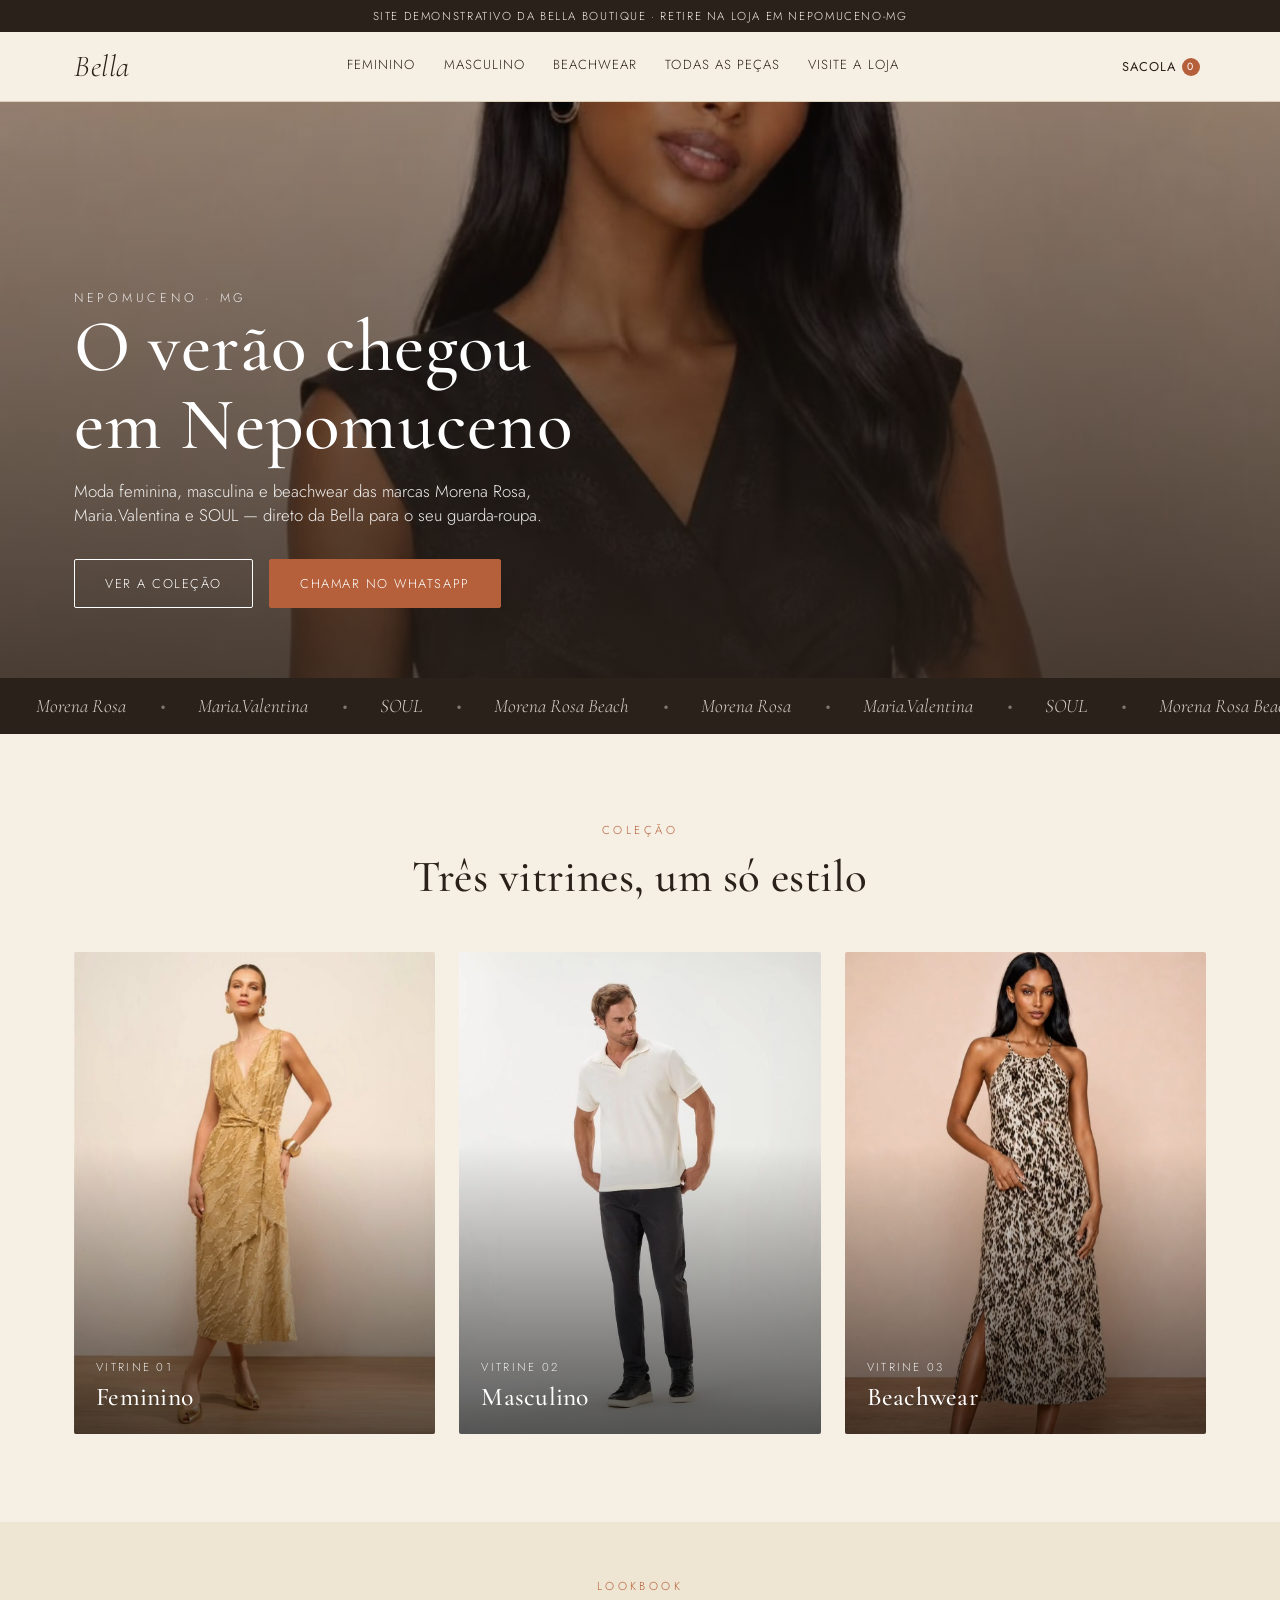
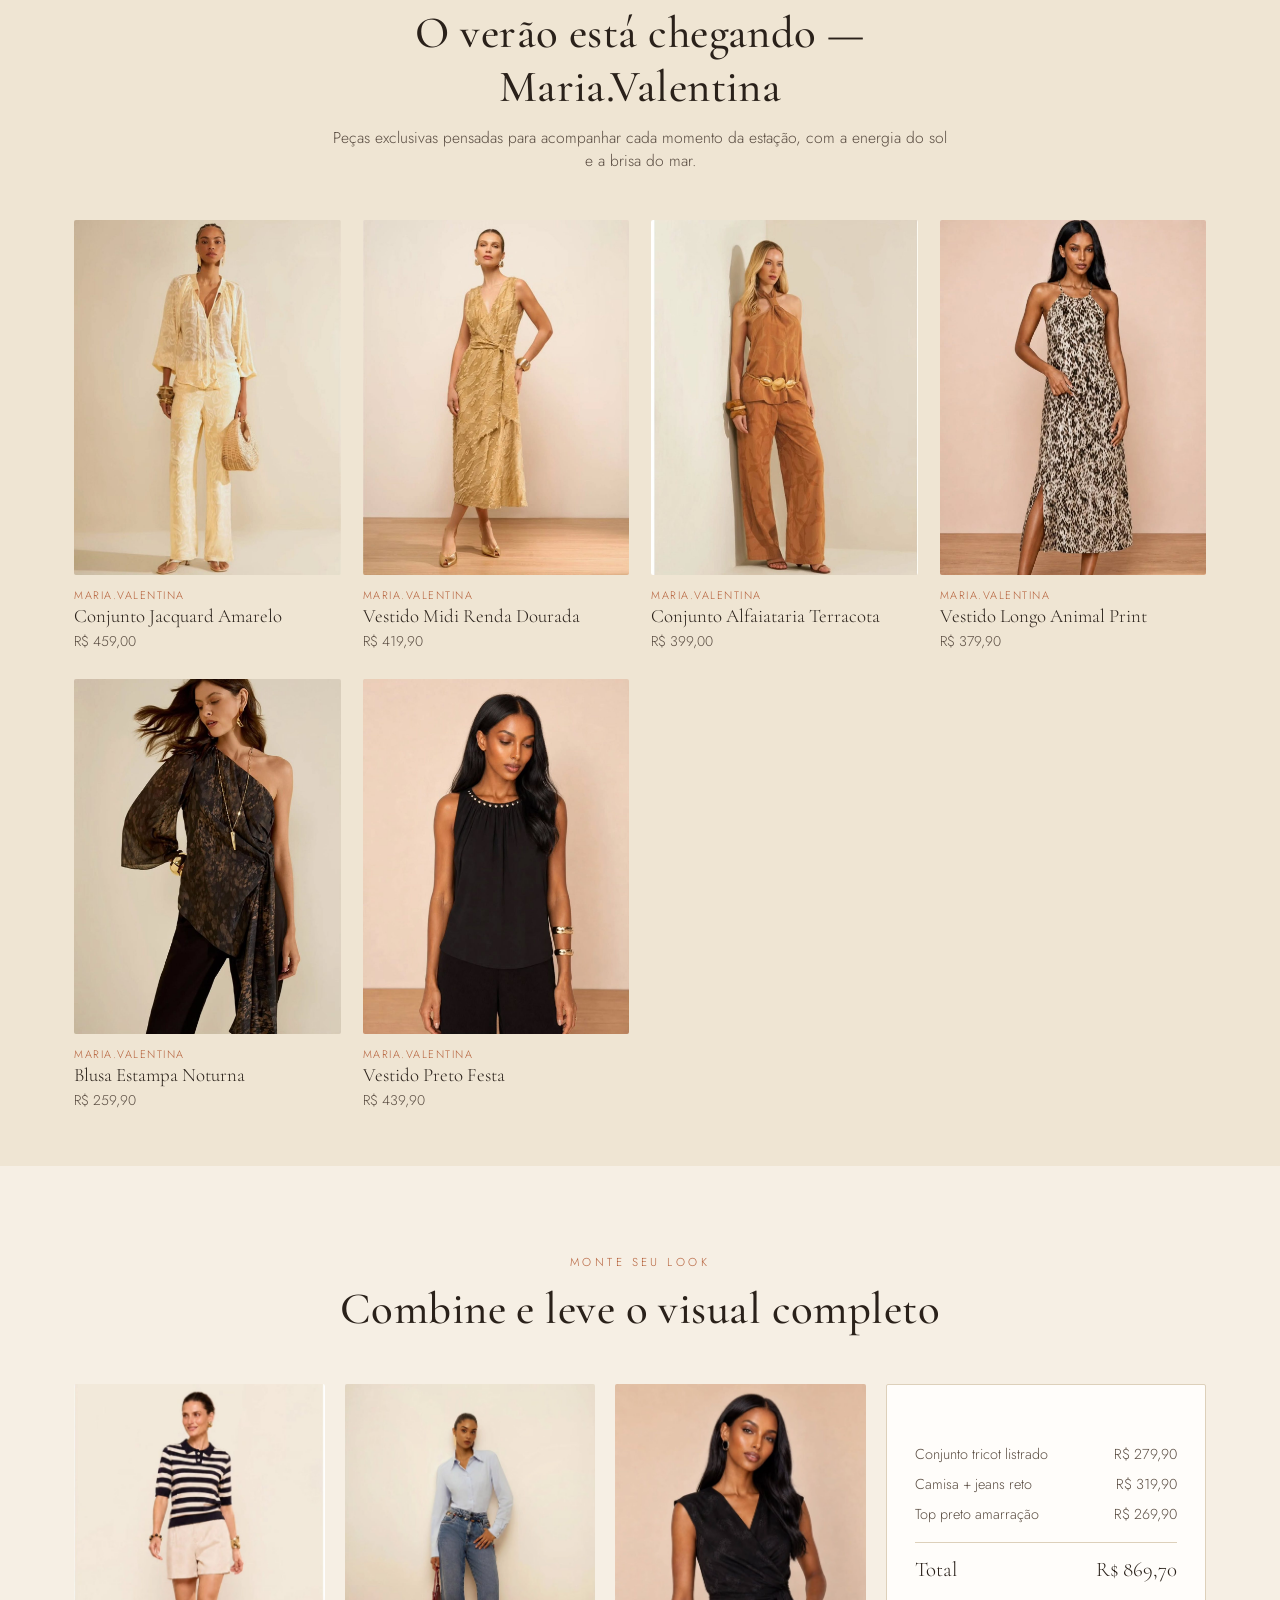
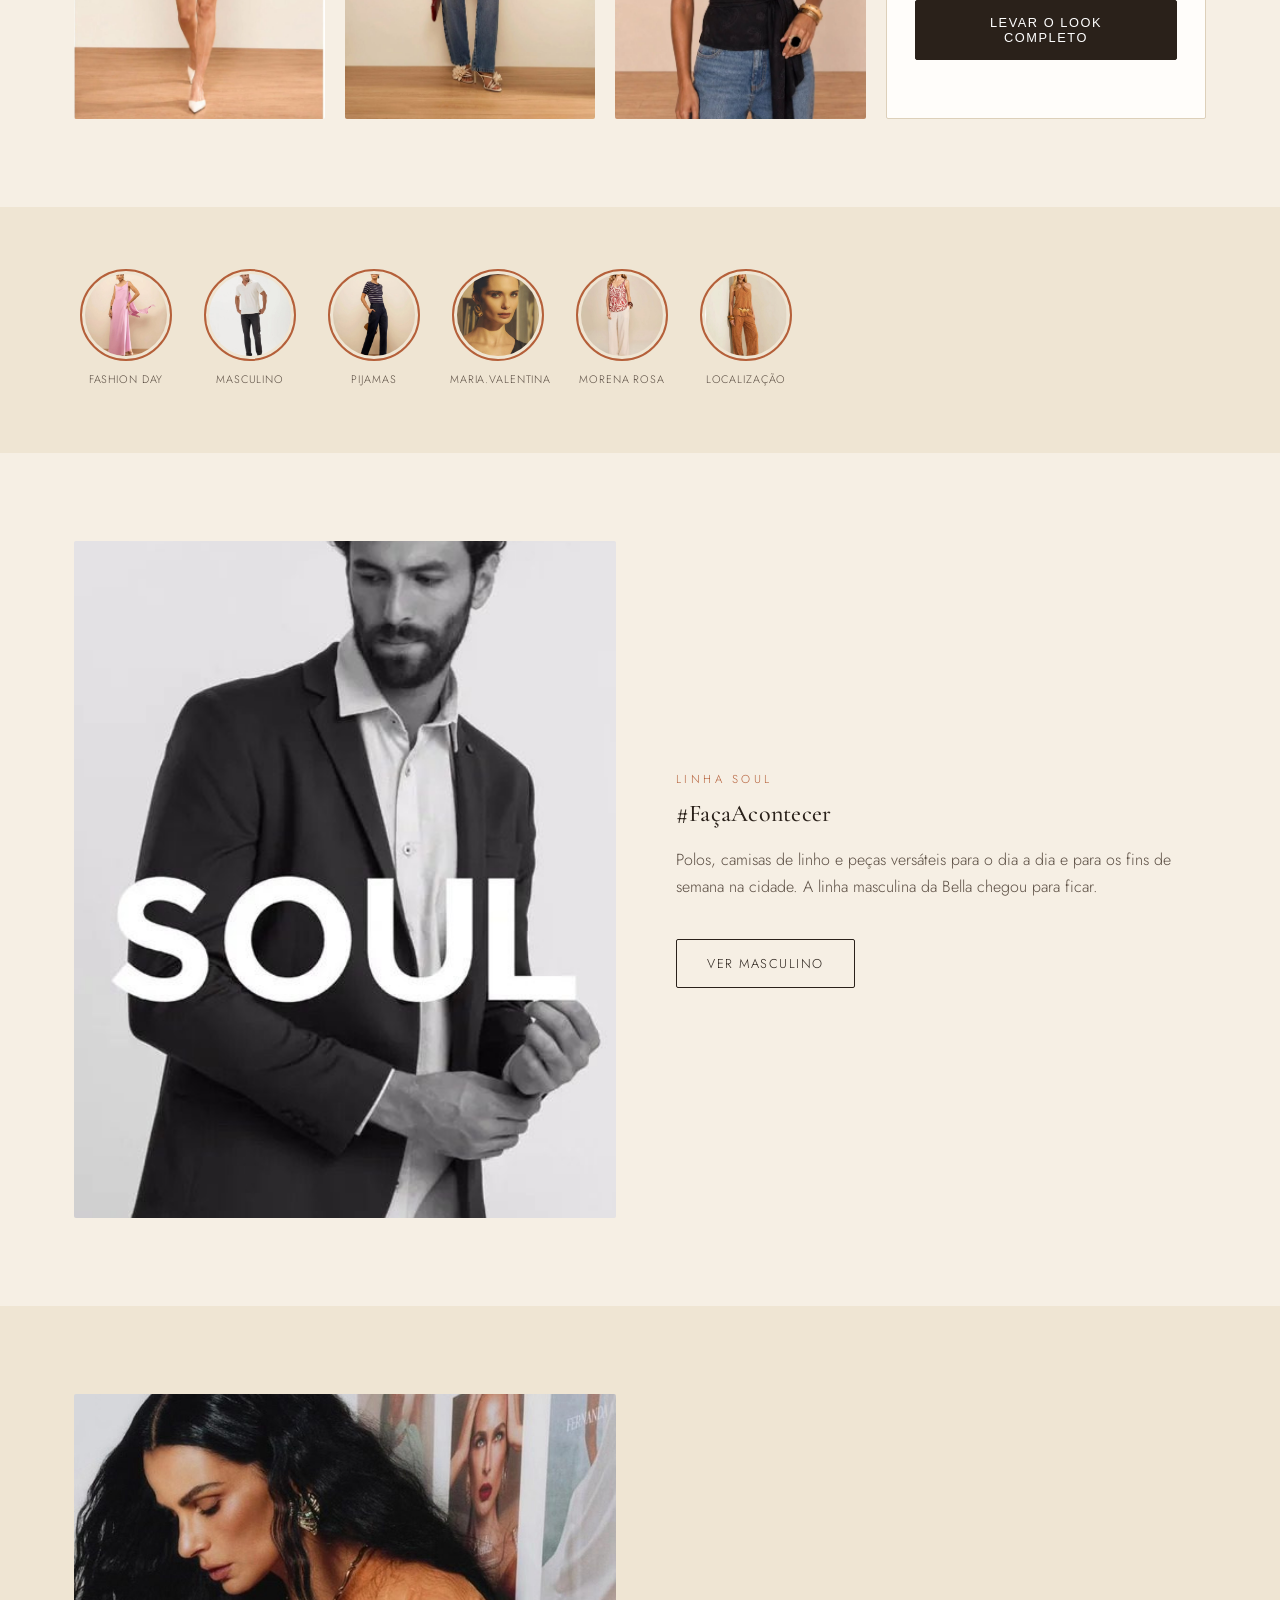
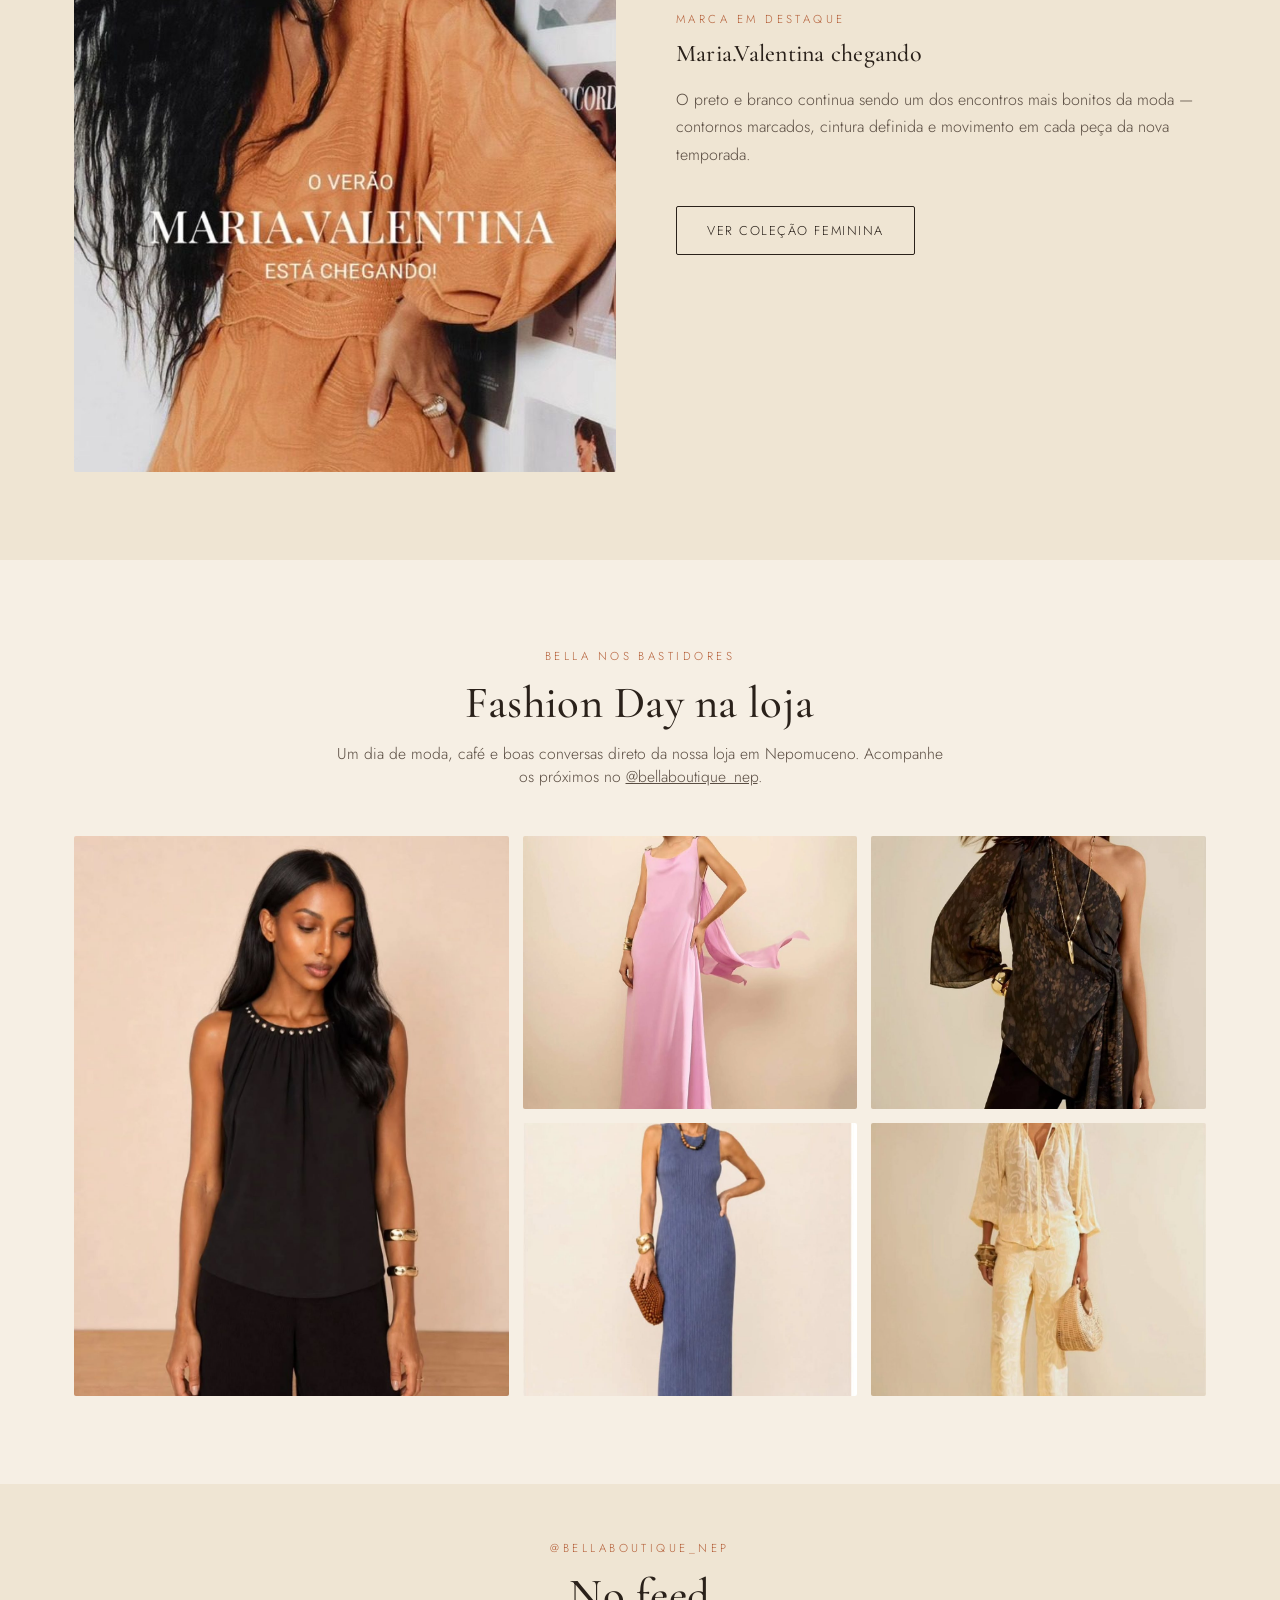
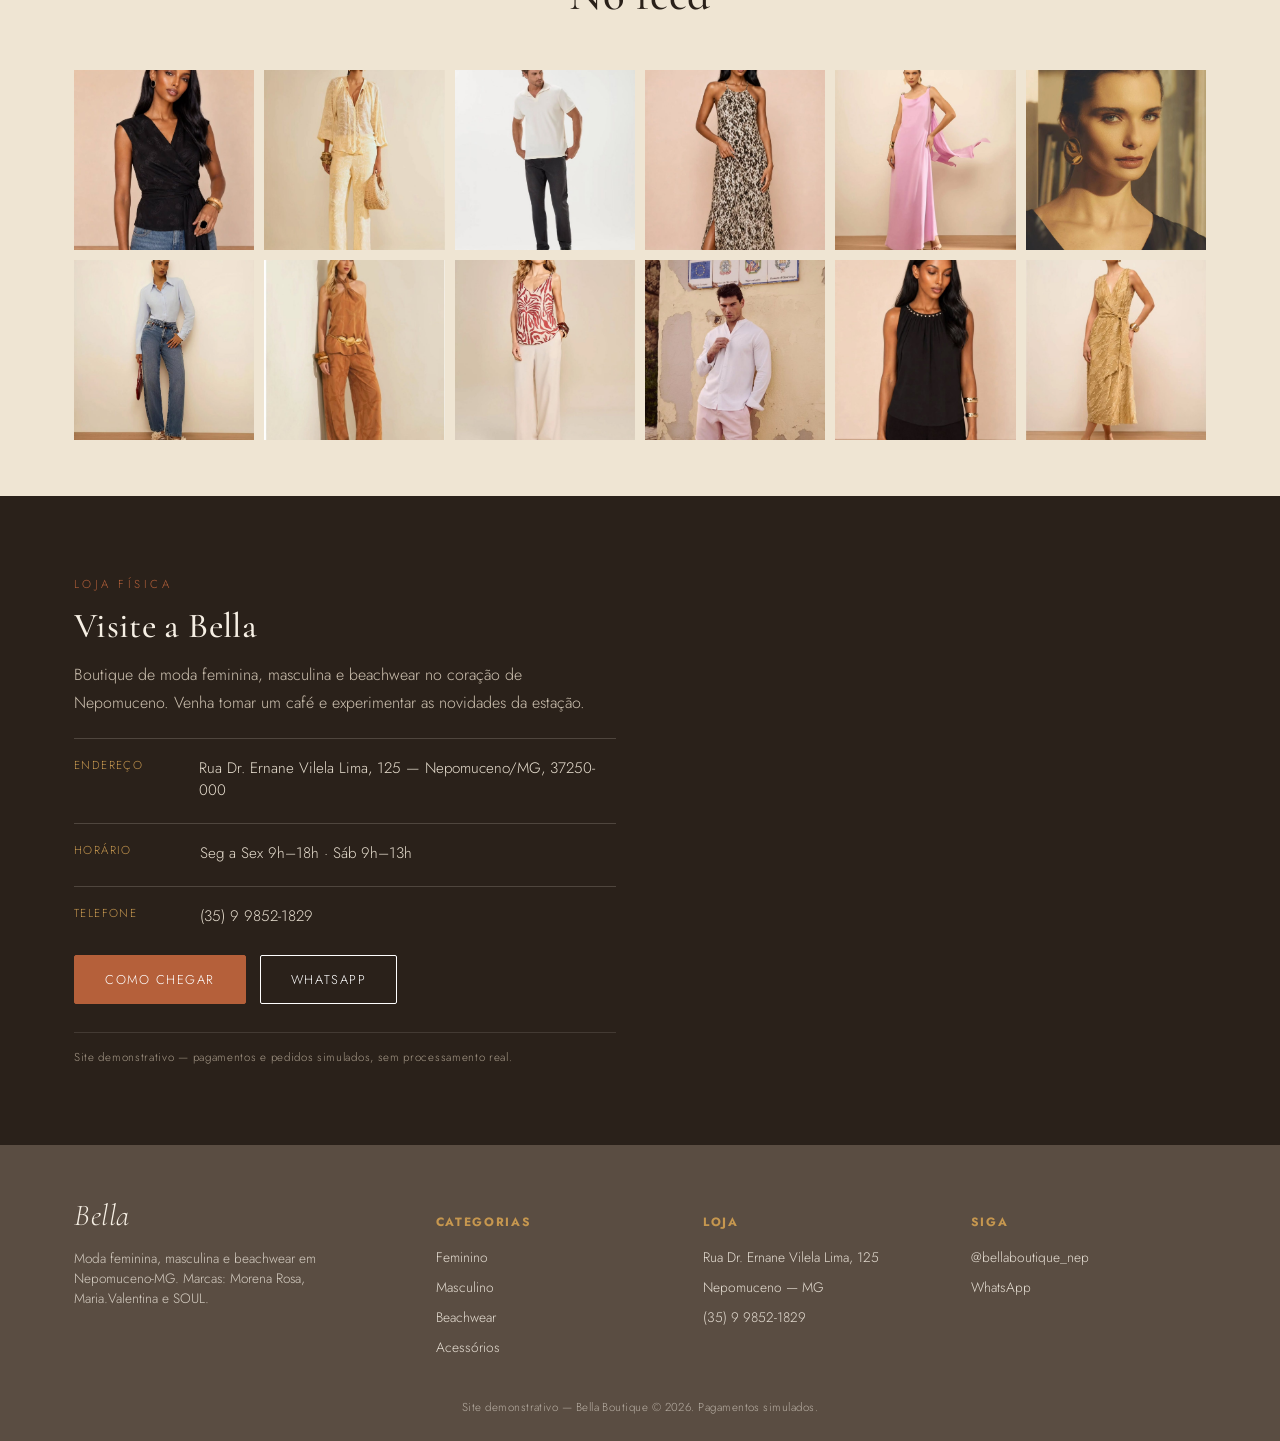
==== index.html @ 92ff0363 "Site demonstrativo Bella Boutique com fotos reais da loja Reconstrução completa do catálogo e landin" ====
<!DOCTYPE html>
<html lang="pt-BR">
<head>
<meta charset="UTF-8">
<meta name="viewport" content="width=device-width, initial-scale=1.0">
<title>Bella Boutique — Moda Feminina, Masculina e Beachwear | Nepomuceno-MG</title>
<meta name="description" content="Bella Boutique, em Nepomuceno-MG. Moda feminina, masculina e beachwear das marcas Morena Rosa, Maria.Valentina e SOUL. Site demonstrativo.">
<link rel="icon" href="data:image/svg+xml,<svg xmlns=%22http://www.w3.org/2000/svg%22 viewBox=%220 0 100 100%22><text y=%22.9em%22 font-size=%2290%22 font-family=%22Georgia,serif%22 font-style=%22italic%22>B</text></svg>">
<link rel="stylesheet" href="css/styles.css">
</head>
<body>
<a href="#conteudo" class="skip-link">Ir para o conteúdo</a>

<div class="topbar">Site demonstrativo da Bella Boutique · Retire na loja em Nepomuceno-MG</div>

<header class="site-header">
  <div class="header-inner">
    <a href="index.html" class="logo">Bella</a>
    <nav class="main-nav" id="mainNav">
      <a href="produtos.html?linha=feminino">Feminino</a>
      <a href="produtos.html?linha=masculino">Masculino</a>
      <a href="produtos.html?linha=beachwear">Beachwear</a>
      <a href="produtos.html">Todas as peças</a>
      <a href="#visite">Visite a loja</a>
    </nav>
    <div class="header-actions">
      <button class="nav-toggle" onclick="toggleNav()" aria-label="Menu">☰</button>
      <button class="icon-btn" onclick="openCart()">Sacola <span class="cart-count">0</span></button>
    </div>
  </div>
</header>

<main id="conteudo">

  <!-- HERO -->
  <section class="hero">
    <img src="fotos/look-preto-wrap.jpg" alt="Modelo vestindo top preto com amarração, coleção Bella Boutique" fetchpriority="high">
    <div class="hero-content">
      <span class="hero-eyebrow">Nepomuceno · MG</span>
      <h1>O verão chegou<br>em Nepomuceno</h1>
      <p class="lead">Moda feminina, masculina e beachwear das marcas Morena Rosa, Maria.Valentina e SOUL — direto da Bella para o seu guarda-roupa.</p>
      <div class="hero-ctas">
        <a href="produtos.html" class="btn btn-light">Ver a coleção</a>
        <a href="https://wa.me/5535998521829" target="_blank" rel="noopener" class="btn btn-solid">Chamar no WhatsApp</a>
      </div>
    </div>
  </section>

  <div class="brand-strip">
    <div class="marquee">
      <span>Morena Rosa</span><span>Maria.Valentina</span><span>SOUL</span><span>Morena Rosa Beach</span>
      <span>Morena Rosa</span><span>Maria.Valentina</span><span>SOUL</span><span>Morena Rosa Beach</span>
    </div>
  </div>

  <!-- VITRINES -->
  <section class="section" id="vitrines">
    <div class="wrap">
      <div class="section-head">
        <span class="section-eyebrow">Coleção</span>
        <h2>Três vitrines, um só estilo</h2>
      </div>
      <div class="vitrines">
        <a class="vitrine-card" href="produtos.html?linha=feminino">
          <img src="fotos/look-renda-dourada.jpg" alt="Moda feminina Bella Boutique">
          <div class="vitrine-label"><span class="cat">Vitrine 01</span><h3>Feminino</h3></div>
        </a>
        <a class="vitrine-card" href="produtos.html?linha=masculino">
          <img src="fotos/masculino-polo-branca.jpg" alt="Moda masculina SOUL">
          <div class="vitrine-label"><span class="cat">Vitrine 02</span><h3>Masculino</h3></div>
        </a>
        <a class="vitrine-card" href="produtos.html?linha=beachwear">
          <img src="fotos/look-animal-print.jpg" alt="Beachwear Bella Boutique">
          <div class="vitrine-label"><span class="cat">Vitrine 03</span><h3>Beachwear</h3></div>
        </a>
      </div>
    </div>
  </section>

  <!-- LOOKBOOK MARIA VALENTINA -->
  <section class="section section-tight" id="lookbook" style="background:var(--cream-2);">
    <div class="wrap">
      <div class="section-head">
        <span class="section-eyebrow">Lookbook</span>
        <h2>O verão está chegando — Maria.Valentina</h2>
        <p>Peças exclusivas pensadas para acompanhar cada momento da estação, com a energia do sol e a brisa do mar.</p>
      </div>
      <div class="product-grid" id="lookbookGrid"></div>
    </div>
  </section>

  <!-- MONTE SEU LOOK -->
  <section class="section" id="monte">
    <div class="wrap">
      <div class="section-head">
        <span class="section-eyebrow">Monte seu look</span>
        <h2>Combine e leve o visual completo</h2>
      </div>
      <div class="look-builder">
        <div class="look-piece"><img src="fotos/look-listrado-shorts.jpg" alt="Parte de cima do look"></div>
        <div class="look-piece"><img src="fotos/look-jeans-casual.jpg" alt="Parte de baixo do look"></div>
        <div class="look-piece"><img src="fotos/look-preto-wrap.jpg" alt="Detalhe do look"></div>
        <div class="look-summary">
          <div class="rows">
            <div><span>Conjunto tricot listrado</span><span>R$ 279,90</span></div>
            <div><span>Camisa + jeans reto</span><span>R$ 319,90</span></div>
            <div><span>Top preto amarração</span><span>R$ 269,90</span></div>
          </div>
          <div class="total"><span>Total</span><span>R$ 869,70</span></div>
          <button class="btn btn-dark btn-block" onclick="addLookBundle()">Levar o look completo</button>
        </div>
      </div>
    </div>
  </section>

  <!-- DESTAQUES -->
  <section class="section-tight" style="background:var(--cream-2);">
    <div class="wrap">
      <div class="destaques">
        <div class="destaque"><div class="destaque-img"><img src="fotos/look-rosa-festa.jpg" alt="Fashion Day"></div><span>Fashion Day</span></div>
        <div class="destaque"><div class="destaque-img"><img src="fotos/masculino-polo-branca.jpg" alt="Masculino"></div><span>Masculino</span></div>
        <div class="destaque"><div class="destaque-img"><img src="fotos/look-listras-marinho.jpg" alt="Pijamas"></div><span>Pijamas</span></div>
        <div class="destaque"><div class="destaque-img"><img src="fotos/maria-valentina-destaque.jpg" alt="Maria Valentina"></div><span>Maria.Valentina</span></div>
        <div class="destaque"><div class="destaque-img"><img src="fotos/look-estampa-vermelha.jpg" alt="Morena Rosa"></div><span>Morena Rosa</span></div>
        <div class="destaque"><div class="destaque-img"><img src="fotos/look-terracota-conjunto.jpg" alt="Localização"></div><span>Localização</span></div>
      </div>
    </div>
  </section>

  <!-- EDITORIAL: MASCULINO SOUL -->
  <section class="section">
    <div class="wrap">
      <div class="editorial">
        <img src="fotos/masculino-soul-polo.jpg" alt="Linha masculina SOUL">
        <div class="text-side">
          <span class="section-eyebrow">Linha SOUL</span>
          <h2>#FaçaAcontecer</h2>
          <p>Polos, camisas de linho e peças versáteis para o dia a dia e para os fins de semana na cidade. A linha masculina da Bella chegou para ficar.</p>
          <a href="produtos.html?linha=masculino" class="btn btn-outline-dark" style="margin-top:22px;">Ver masculino</a>
        </div>
      </div>
    </div>
  </section>

  <!-- EDITORIAL REVERSE: MARIA VALENTINA -->
  <section class="section reverse" style="background:var(--cream-2);">
    <div class="wrap">
      <div class="editorial">
        <div class="text-side">
          <span class="section-eyebrow">Marca em destaque</span>
          <h2>Maria.Valentina chegando</h2>
          <p>O preto e branco continua sendo um dos encontros mais bonitos da moda — contornos marcados, cintura definida e movimento em cada peça da nova temporada.</p>
          <a href="produtos.html?linha=feminino" class="btn btn-outline-dark" style="margin-top:22px;">Ver coleção feminina</a>
        </div>
        <img src="fotos/editorial-verao-mv.jpg" alt="Campanha Maria.Valentina — O verão está chegando">
      </div>
    </div>
  </section>

  <!-- FASHION DAY -->
  <section class="section" id="fashionday">
    <div class="wrap">
      <div class="section-head">
        <span class="section-eyebrow">Bella nos bastidores</span>
        <h2>Fashion Day na loja</h2>
        <p>Um dia de moda, café e boas conversas direto da nossa loja em Nepomuceno. Acompanhe os próximos no <a href="https://www.instagram.com/bellaboutique_nep/" target="_blank" rel="noopener" style="text-decoration:underline;">@bellaboutique_nep</a>.</p>
      </div>
      <div class="fd-grid">
        <img class="big" src="fotos/look-preto-festa.jpg" alt="Fashion Day Bella Boutique">
        <img src="fotos/look-rosa-festa.jpg" alt="Look de festa">
        <img src="fotos/look-estampa-noturna.jpg" alt="Look estampado">
        <img src="fotos/look-azul-longo.jpg" alt="Vestido azul longo">
        <img src="fotos/look-amarelo-seda.jpg" alt="Conjunto amarelo">
      </div>
    </div>
  </section>

  <!-- NO FEED -->
  <section class="section section-tight" style="background:var(--cream-2);">
    <div class="wrap">
      <div class="section-head">
        <span class="section-eyebrow">@bellaboutique_nep</span>
        <h2>No feed</h2>
      </div>
      <div class="feed-grid" id="feedGrid"></div>
    </div>
  </section>

  <!-- VISITE A BELLA -->
  <section class="visit" id="visite">
    <div class="wrap">
      <div class="visit-grid">
        <div>
          <span class="section-eyebrow">Loja física</span>
          <h2>Visite a Bella</h2>
          <p style="color:#cfc3b2; margin-top:14px; line-height:1.7;">Boutique de moda feminina, masculina e beachwear no coração de Nepomuceno. Venha tomar um café e experimentar as novidades da estação.</p>
          <div class="visit-info-row"><div class="label">Endereço</div><div class="val">Rua Dr. Ernane Vilela Lima, 125 — Nepomuceno/MG, 37250-000</div></div>
          <div class="visit-info-row"><div class="label">Horário</div><div class="val">Seg a Sex 9h–18h · Sáb 9h–13h</div></div>
          <div class="visit-info-row"><div class="label">Telefone</div><div class="val">(35) 9 9852-1829</div></div>
          <div class="visit-ctas">
            <a class="btn btn-solid" href="https://www.google.com/maps/search/?api=1&query=Rua+Dr.+Ernane+Vilela+Lima,+125,+Nepomuceno+MG" target="_blank" rel="noopener">Como chegar</a>
            <a class="btn btn-light" href="https://wa.me/5535998521829" target="_blank" rel="noopener">WhatsApp</a>
          </div>
          <div class="demo-note">Site demonstrativo — pagamentos e pedidos simulados, sem processamento real.</div>
        </div>
        <iframe src="https://maps.google.com/maps?q=Rua%20Dr.%20Ernane%20Vilela%20Lima%2C%20125%2C%20Nepomuceno%20MG&t=&z=15&ie=UTF8&iwloc=&output=embed" loading="lazy" title="Mapa até a Bella Boutique"></iframe>
      </div>
    </div>
  </section>

</main>

<footer class="site-footer">
  <div class="wrap">
    <div class="footer-grid">
      <div>
        <div class="logo" style="color:var(--cream);">Bella</div>
        <p style="margin-top:14px; font-size:.85rem; opacity:.8; max-width:260px;">Moda feminina, masculina e beachwear em Nepomuceno-MG. Marcas: Morena Rosa, Maria.Valentina e SOUL.</p>
      </div>
      <div>
        <h4>Categorias</h4>
        <ul>
          <li><a href="produtos.html?linha=feminino">Feminino</a></li>
          <li><a href="produtos.html?linha=masculino">Masculino</a></li>
          <li><a href="produtos.html?linha=beachwear">Beachwear</a></li>
          <li><a href="produtos.html">Acessórios</a></li>
        </ul>
      </div>
      <div>
        <h4>Loja</h4>
        <ul>
          <li>Rua Dr. Ernane Vilela Lima, 125</li>
          <li>Nepomuceno — MG</li>
          <li>(35) 9 9852-1829</li>
        </ul>
      </div>
      <div>
        <h4>Siga</h4>
        <ul>
          <li><a href="https://www.instagram.com/bellaboutique_nep/" target="_blank" rel="noopener">@bellaboutique_nep</a></li>
          <li><a href="https://wa.me/5535998521829" target="_blank" rel="noopener">WhatsApp</a></li>
        </ul>
      </div>
    </div>
    <div class="footer-bottom">Site demonstrativo — Bella Boutique © 2026. Pagamentos simulados.</div>
  </div>
</footer>

<div class="overlay" id="overlay" onclick="closeCart()"></div>
<aside class="cart-drawer" id="cartDrawer">
  <div class="cart-head"><h3>Sua sacola</h3><button onclick="closeCart()">✕</button></div>
  <div class="cart-items" id="cartItems"></div>
  <div class="cart-foot">
    <div class="row"><span>Total</span><span id="cartTotal">R$ 0,00</span></div>
    <button class="btn btn-dark btn-block" onclick="openCheckout()">Finalizar compra</button>
  </div>
</aside>

<div class="modal-overlay" id="checkoutModal">
  <div class="modal" id="checkoutBody"></div>
</div>
<div class="toast" id="toast"></div>

<script src="js/products.js"></script>
<script src="js/cart.js"></script>
<script src="js/checkout.js"></script>
<script>
  function productCard(p){
    return `<div class="product-card">
      <div class="product-img">
        <a href="produtos.html?linha=${p.linha}"><img src="${p.img}" alt="${p.name}" loading="lazy"></a>
        <button class="quick-add" onclick="addToCart('${p.id}')">Adicionar à sacola</button>
      </div>
      <div class="product-info">
        <div class="product-brand">${p.brand}</div>
        <div class="product-name">${p.name}</div>
        <div class="product-price">${formatBRL(p.price)}</div>
      </div>
    </div>`;
  }
  document.getElementById('lookbookGrid').innerHTML =
    PRODUCTS.filter(p => p.brand === 'Maria.Valentina').slice(0,6).map(productCard).join('');

  const feedPhotos = ['look-preto-wrap.jpg','look-amarelo-seda.jpg','masculino-polo-branca.jpg','look-animal-print.jpg','look-rosa-festa.jpg','maria-valentina-destaque.jpg','look-jeans-casual.jpg','look-terracota-conjunto.jpg','look-estampa-vermelha.jpg','masculino-linho-praia.jpg','look-preto-festa.jpg','look-renda-dourada.jpg'];
  document.getElementById('feedGrid').innerHTML = feedPhotos.map(f =>
    `<a href="https://www.instagram.com/bellaboutique_nep/" target="_blank" rel="noopener"><img src="fotos/${f}" alt="Post Instagram Bella Boutique" loading="lazy"></a>`
  ).join('');

  function addLookBundle(){
    addToCart('p05'); addToCart('p12'); addToCart('p17');
    openCart();
  }
</script>
</body>
</html>
---- css/styles.css ----
@import url('https://fonts.googleapis.com/css2?family=Cormorant+Garamond:ital,wght@0,400;0,500;0,600;1,400&family=Jost:wght@300;400;500;600&display=swap');

:root{
  --cream:#f6efe4;
  --cream-2:#efe5d3;
  --terracotta:#b5603a;
  --terracotta-dark:#8f4a2c;
  --ink:#2a211a;
  --ink-soft:#5a4d42;
  --line:#ddd0ba;
  --white:#fffdfa;
  --gold:#c6974f;
  --radius:2px;
  --maxw:1180px;
}

*{box-sizing:border-box;}
html{scroll-behavior:smooth;}
body{
  margin:0;
  font-family:'Jost', sans-serif;
  color:var(--ink);
  background:var(--cream);
  font-weight:300;
  -webkit-font-smoothing:antialiased;
}
h1,h2,h3,.display{
  font-family:'Cormorant Garamond', serif;
  font-weight:500;
  letter-spacing:.01em;
  margin:0;
}
a{color:inherit; text-decoration:none;}
img{display:block; max-width:100%;}
.wrap{max-width:var(--maxw); margin:0 auto; padding:0 24px;}
.skip-link{position:absolute; left:-999px; top:0; background:var(--ink); color:#fff; padding:10px 16px; z-index:200;}
.skip-link:focus{left:12px; top:12px;}

/* ---------- Topbar ---------- */
.topbar{
  background:var(--ink);
  color:var(--cream);
  font-size:.72rem;
  letter-spacing:.14em;
  text-transform:uppercase;
  text-align:center;
  padding:8px 10px;
}

/* ---------- Header ---------- */
header.site-header{
  position:sticky; top:0; z-index:100;
  background:rgba(246,239,228,.92);
  backdrop-filter:blur(6px);
  border-bottom:1px solid var(--line);
}
.header-inner{
  display:flex; align-items:center; justify-content:space-between;
  padding:16px 24px;
  max-width:var(--maxw); margin:0 auto;
}
.logo{
  font-family:'Cormorant Garamond', serif;
  font-size:1.9rem;
  font-style:italic;
  letter-spacing:.02em;
}
nav.main-nav{display:flex; gap:28px;}
nav.main-nav a{
  font-size:.82rem; letter-spacing:.08em; text-transform:uppercase;
  position:relative; padding-bottom:4px;
}
nav.main-nav a::after{
  content:''; position:absolute; left:0; bottom:0; width:0; height:1px;
  background:var(--terracotta); transition:width .25s ease;
}
nav.main-nav a:hover::after{width:100%;}
.header-actions{display:flex; align-items:center; gap:18px;}
.icon-btn{
  position:relative; background:none; border:none; cursor:pointer;
  font-family:'Jost'; font-size:.8rem; letter-spacing:.08em; text-transform:uppercase;
  color:var(--ink); display:flex; align-items:center; gap:6px;
}
.cart-count{
  background:var(--terracotta); color:#fff; border-radius:50%;
  width:18px; height:18px; font-size:.65rem; display:flex; align-items:center; justify-content:center;
}
.nav-toggle{display:none; background:none; border:none; font-size:1.4rem; cursor:pointer;}

/* ---------- Hero ---------- */
.hero{
  position:relative;
  min-height:64vh;
  max-height:640px;
  display:flex; align-items:flex-end;
  color:#fff;
  overflow:hidden;
}
.hero img{
  position:absolute; inset:0; width:100%; height:100%; object-fit:cover; object-position:center 28%;
  filter:brightness(.72);
}
.hero::after{
  content:''; position:absolute; inset:0;
  background:linear-gradient(180deg, rgba(42,33,26,.15) 0%, rgba(42,33,26,.75) 100%);
}
.hero-content{position:relative; z-index:2; padding:60px 24px 70px; max-width:var(--maxw); margin:0 auto; width:100%;}
.hero-eyebrow{font-size:.78rem; letter-spacing:.3em; text-transform:uppercase; opacity:.85; margin-bottom:14px;}
.hero h1{font-size:clamp(2.6rem, 6vw, 4.6rem); line-height:1.05; max-width:720px;}
.hero p.lead{margin-top:16px; max-width:480px; font-size:1.05rem; font-weight:300; opacity:.92;}
.hero-ctas{display:flex; gap:16px; margin-top:32px; flex-wrap:wrap;}

/* ---------- Buttons ---------- */
.btn{
  display:inline-flex; align-items:center; justify-content:center;
  padding:14px 30px;
  font-size:.8rem; letter-spacing:.12em; text-transform:uppercase;
  border:1px solid currentColor; border-radius:var(--radius);
  cursor:pointer; transition:all .25s ease; background:none;
}
.btn-light{color:#fff;}
.btn-light:hover{background:#fff; color:var(--ink);}
.btn-solid{background:var(--terracotta); border-color:var(--terracotta); color:#fff;}
.btn-solid:hover{background:var(--terracotta-dark); border-color:var(--terracotta-dark);}
.btn-dark{background:var(--ink); border-color:var(--ink); color:#fff;}
.btn-dark:hover{opacity:.85;}
.btn-outline-dark{color:var(--ink); border-color:var(--ink);}
.btn-outline-dark:hover{background:var(--ink); color:#fff;}
.btn-block{width:100%;}

/* ---------- Brand marquee ---------- */
.brand-strip{
  background:var(--ink); color:var(--cream);
  padding:16px 0; overflow:hidden; white-space:nowrap;
}
.marquee{display:inline-flex; animation:scroll 28s linear infinite;}
.marquee span{
  font-family:'Cormorant Garamond', serif; font-style:italic; font-size:1.2rem;
  padding:0 36px; opacity:.85; position:relative;
}
.marquee span::after{content:'•'; position:absolute; right:-4px; opacity:.5;}
@keyframes scroll{from{transform:translateX(0);} to{transform:translateX(-50%);}}

/* ---------- Section heading ---------- */
.section{padding:88px 0;}
.section-tight{padding:56px 0;}
.section-head{text-align:center; max-width:620px; margin:0 auto 48px;}
.section-eyebrow{
  font-size:.72rem; letter-spacing:.3em; text-transform:uppercase; color:var(--terracotta);
  margin-bottom:12px; display:block;
}
.section-head h2{font-size:clamp(1.9rem, 4vw, 2.8rem);}
.section-head p{color:var(--ink-soft); margin-top:12px; font-size:.98rem;}

/* ---------- Vitrines ---------- */
.vitrines{display:grid; grid-template-columns:repeat(3,1fr); gap:24px;}
.vitrine-card{
  position:relative; aspect-ratio:3/4; overflow:hidden; border-radius:var(--radius);
  display:block;
}
.vitrine-card img{width:100%; height:100%; object-fit:cover; transition:transform .6s ease;}
.vitrine-card:hover img{transform:scale(1.06);}
.vitrine-card::after{content:''; position:absolute; inset:0; background:linear-gradient(180deg, rgba(0,0,0,0) 40%, rgba(0,0,0,.65) 100%);}
.vitrine-label{position:absolute; left:22px; bottom:22px; z-index:2; color:#fff;}
.vitrine-label .cat{font-size:.72rem; letter-spacing:.2em; text-transform:uppercase; opacity:.85;}
.vitrine-label h3{font-size:1.6rem; margin-top:4px;}

/* ---------- Product grid ---------- */
.product-grid{display:grid; grid-template-columns:repeat(4,1fr); gap:28px 22px;}
.product-card{display:block;}
.product-img{aspect-ratio:3/4; overflow:hidden; border-radius:var(--radius); background:var(--cream-2); position:relative;}
.product-img img{width:100%; height:100%; object-fit:cover; transition:transform .5s ease;}
.product-card:hover .product-img img{transform:scale(1.045);}
.product-tag{
  position:absolute; top:12px; left:12px; background:var(--white); color:var(--ink);
  font-size:.65rem; letter-spacing:.12em; text-transform:uppercase; padding:5px 10px; border-radius:20px;
}
.quick-add{
  position:absolute; left:10px; right:10px; bottom:10px;
  background:rgba(255,253,250,.95); border:none; padding:11px;
  font-size:.72rem; letter-spacing:.1em; text-transform:uppercase; cursor:pointer;
  opacity:0; transform:translateY(8px); transition:all .25s ease;
}
.product-card:hover .quick-add{opacity:1; transform:translateY(0);}
.product-info{padding-top:12px;}
.product-brand{font-size:.68rem; letter-spacing:.14em; text-transform:uppercase; color:var(--terracotta);}
.product-name{font-family:'Cormorant Garamond', serif; font-size:1.18rem; margin-top:2px;}
.product-price{font-size:.88rem; color:var(--ink-soft); margin-top:4px;}

.filters{display:flex; gap:10px; justify-content:center; flex-wrap:wrap; margin-bottom:40px;}
.filter-btn{
  padding:9px 20px; border:1px solid var(--line); border-radius:30px;
  background:var(--white); font-size:.75rem; letter-spacing:.08em; text-transform:uppercase; cursor:pointer;
}
.filter-btn.active, .filter-btn:hover{background:var(--ink); color:#fff; border-color:var(--ink);}

/* ---------- Monte seu look ---------- */
.look-builder{
  display:grid; grid-template-columns:repeat(3, 1fr) 320px; gap:20px; align-items:stretch;
}
.look-piece{aspect-ratio:3/4; border-radius:var(--radius); overflow:hidden;}
.look-piece img{width:100%; height:100%; object-fit:cover;}
.look-summary{
  background:var(--white); border:1px solid var(--line); border-radius:var(--radius);
  padding:28px; display:flex; flex-direction:column; justify-content:center; gap:18px;
}
.look-summary .rows{display:flex; flex-direction:column; gap:10px; font-size:.9rem; color:var(--ink-soft);}
.look-summary .rows div{display:flex; justify-content:space-between;}
.look-summary .total{display:flex; justify-content:space-between; font-size:1.3rem; font-family:'Cormorant Garamond',serif; border-top:1px solid var(--line); padding-top:14px;}

/* ---------- Destaques (circles) ---------- */
.destaques{display:flex; gap:28px; overflow-x:auto; padding:6px 4px 10px;}
.destaque{flex:0 0 auto; text-align:center; width:96px;}
.destaque-img{
  width:92px; height:92px; border-radius:50%; overflow:hidden;
  border:2px solid var(--terracotta); padding:3px; margin:0 auto;
}
.destaque-img img{width:100%; height:100%; object-fit:cover; border-radius:50%;}
.destaque span{display:block; margin-top:10px; font-size:.68rem; letter-spacing:.08em; text-transform:uppercase; color:var(--ink-soft);}

/* ---------- Editorial split ---------- */
.editorial{display:grid; grid-template-columns:1fr 1fr; gap:48px; align-items:center;}
.editorial img{border-radius:var(--radius); width:100%; aspect-ratio:4/5; object-fit:cover;}
.editorial .text-side{padding:0 12px;}
.editorial .text-side p{color:var(--ink-soft); margin-top:18px; line-height:1.7;}
.reverse .editorial{grid-template-columns:1fr 1fr;}
.reverse .editorial .text-side{order:2;}

/* ---------- Fashion day gallery ---------- */
.fd-grid{display:grid; grid-template-columns:1.3fr 1fr 1fr; grid-template-rows:1fr 1fr; gap:14px; height:560px;}
.fd-grid > *{min-height:0; min-width:0;}
.fd-grid img{width:100%; height:100%; object-fit:cover; border-radius:var(--radius); display:block;}
.fd-grid .big{grid-row:1/3;}

/* ---------- Instagram feed ---------- */
.feed-grid{display:grid; grid-template-columns:repeat(6,1fr); gap:10px;}
.feed-grid a{position:relative; aspect-ratio:1; overflow:hidden; display:block;}
.feed-grid img{width:100%; height:100%; object-fit:cover; transition:transform .4s ease;}
.feed-grid a:hover img{transform:scale(1.08);}
.feed-grid a::after{
  content:'♡'; position:absolute; inset:0; display:flex; align-items:center; justify-content:center;
  background:rgba(42,33,26,0); color:#fff; font-size:1.4rem; opacity:0; transition:all .25s ease;
}
.feed-grid a:hover::after{background:rgba(42,33,26,.35); opacity:1;}

/* ---------- Visit section ---------- */
.visit{background:var(--ink); color:var(--cream); padding:80px 0;}
.visit-grid{display:grid; grid-template-columns:1fr 1fr; gap:48px;}
.visit h2{color:var(--cream); font-size:2.2rem;}
.visit-info-row{display:flex; gap:16px; margin-top:22px; padding-top:18px; border-top:1px solid rgba(246,239,228,.18);}
.visit-info-row .label{width:110px; font-size:.72rem; letter-spacing:.12em; text-transform:uppercase; color:var(--gold);}
.visit-info-row .val{font-size:.95rem; color:#e8dfd0;}
.visit iframe{width:100%; height:100%; min-height:320px; border:0; border-radius:var(--radius); filter:grayscale(.3) contrast(1.05);}
.visit-ctas{display:flex; gap:14px; margin-top:28px; flex-wrap:wrap;}
.demo-note{margin-top:28px; font-size:.72rem; letter-spacing:.06em; color:#a79a89; border-top:1px solid rgba(246,239,228,.12); padding-top:16px;}

/* ---------- Footer ---------- */
footer.site-footer{background:var(--ink-soft); color:var(--cream); padding:52px 0 26px; }
.footer-grid{display:grid; grid-template-columns:1.4fr 1fr 1fr 1fr; gap:32px;}
.footer-grid h4{font-size:.75rem; letter-spacing:.14em; text-transform:uppercase; margin-bottom:16px; color:var(--gold);}
.footer-grid ul{list-style:none; padding:0; margin:0; display:flex; flex-direction:column; gap:10px; font-size:.86rem; opacity:.9;}
.footer-bottom{text-align:center; font-size:.72rem; opacity:.6; margin-top:42px; letter-spacing:.04em;}

/* ---------- Cart drawer ---------- */
.overlay{position:fixed; inset:0; background:rgba(42,33,26,.5); opacity:0; pointer-events:none; transition:opacity .3s ease; z-index:300;}
.overlay.open{opacity:1; pointer-events:auto;}
.cart-drawer{
  position:fixed; top:0; right:-420px; width:100%; max-width:420px; height:100%;
  background:var(--white); z-index:301; transition:right .35s ease;
  display:flex; flex-direction:column;
}
.cart-drawer.open{right:0;}
.cart-head{display:flex; justify-content:space-between; align-items:center; padding:22px 24px; border-bottom:1px solid var(--line);}
.cart-head h3{font-size:1.4rem;}
.cart-head button{background:none; border:none; font-size:1.3rem; cursor:pointer;}
.cart-items{flex:1; overflow-y:auto; padding:18px 24px; display:flex; flex-direction:column; gap:18px;}
.cart-item{display:flex; gap:14px;}
.cart-item img{width:70px; height:88px; object-fit:cover; border-radius:var(--radius);}
.cart-item .ci-info{flex:1;}
.cart-item .ci-info .name{font-family:'Cormorant Garamond',serif; font-size:1.05rem;}
.cart-item .ci-info .meta{font-size:.78rem; color:var(--ink-soft); margin-top:3px;}
.cart-item .remove{font-size:.72rem; text-decoration:underline; cursor:pointer; margin-top:6px; display:inline-block; color:var(--terracotta); background:none; border:none; padding:0;}
.cart-empty{padding:60px 24px; text-align:center; color:var(--ink-soft);}
.cart-foot{border-top:1px solid var(--line); padding:20px 24px 26px;}
.cart-foot .row{display:flex; justify-content:space-between; font-size:1.1rem; margin-bottom:16px; font-family:'Cormorant Garamond',serif;}

/* ---------- Checkout modal ---------- */
.modal-overlay{position:fixed; inset:0; background:rgba(42,33,26,.55); display:none; align-items:center; justify-content:center; z-index:400; padding:20px;}
.modal-overlay.open{display:flex;}
.modal{background:var(--white); max-width:440px; width:100%; border-radius:var(--radius); padding:32px; max-height:90vh; overflow-y:auto;}
.modal h3{font-size:1.6rem; margin-bottom:6px;}
.modal p.sub{color:var(--ink-soft); font-size:.85rem; margin-bottom:22px;}
.pay-options{display:flex; gap:10px; margin-bottom:20px;}
.pay-opt{flex:1; padding:14px; border:1px solid var(--line); text-align:center; cursor:pointer; font-size:.8rem; letter-spacing:.06em; text-transform:uppercase; border-radius:var(--radius);}
.pay-opt.active{border-color:var(--terracotta); background:#fbf1ea; color:var(--terracotta-dark);}
.field{margin-bottom:14px;}
.field label{display:block; font-size:.72rem; letter-spacing:.08em; text-transform:uppercase; margin-bottom:6px; color:var(--ink-soft);}
.field input{width:100%; padding:11px 12px; border:1px solid var(--line); border-radius:var(--radius); font-family:'Jost'; font-size:.92rem;}
.pix-box{background:var(--cream); border:1px dashed var(--terracotta); padding:18px; text-align:center; border-radius:var(--radius); margin-bottom:16px;}
.pix-box .qr{width:140px; height:140px; margin:0 auto 10px; background:
  repeating-linear-gradient(45deg, #2a211a 0 6px, #fff 6px 12px),
  repeating-linear-gradient(-45deg, #2a211a 0 6px, transparent 6px 12px);
  background-blend-mode:multiply; border:6px solid #fff; outline:1px solid var(--line);
}
.success-box{text-align:center; padding:20px 0;}
.success-box .check{width:64px; height:64px; border-radius:50%; background:#e7f3ea; color:#2e7d4f; display:flex; align-items:center; justify-content:center; font-size:1.8rem; margin:0 auto 16px;}

/* ---------- Toast ---------- */
.toast{
  position:fixed; bottom:26px; left:50%; transform:translateX(-50%) translateY(20px);
  background:var(--ink); color:#fff; padding:13px 22px; border-radius:30px; font-size:.82rem;
  opacity:0; pointer-events:none; transition:all .3s ease; z-index:500; letter-spacing:.03em;
}
.toast.show{opacity:1; transform:translateX(-50%) translateY(0);}

/* ---------- Mobile ---------- */
@media (max-width: 900px){
  nav.main-nav{position:fixed; top:0; right:-100%; height:100%; width:78%; max-width:320px;
    background:var(--cream); flex-direction:column; padding:90px 30px; gap:26px; transition:right .3s ease; z-index:150;
    border-left:1px solid var(--line);}
  nav.main-nav.open{right:0;}
  .nav-toggle{display:block;}
  .vitrines{grid-template-columns:1fr; }
  .product-grid{grid-template-columns:repeat(2,1fr);}
  .look-builder{grid-template-columns:1fr 1fr; }
  .look-summary{grid-column:1/3;}
  .editorial{grid-template-columns:1fr;}
  .reverse .editorial .text-side{order:0;}
  .fd-grid{grid-template-columns:1fr 1fr; grid-template-rows:repeat(3,180px); height:auto;}
  .fd-grid .big{grid-row:auto; grid-column:1/3;}
  .feed-grid{grid-template-columns:repeat(3,1fr);}
  .visit-grid{grid-template-columns:1fr;}
  .footer-grid{grid-template-columns:1fr 1fr; gap:28px;}
}
@media (max-width: 560px){
  .product-grid{grid-template-columns:1fr 1fr;}
  .feed-grid{grid-template-columns:repeat(3,1fr);}
}
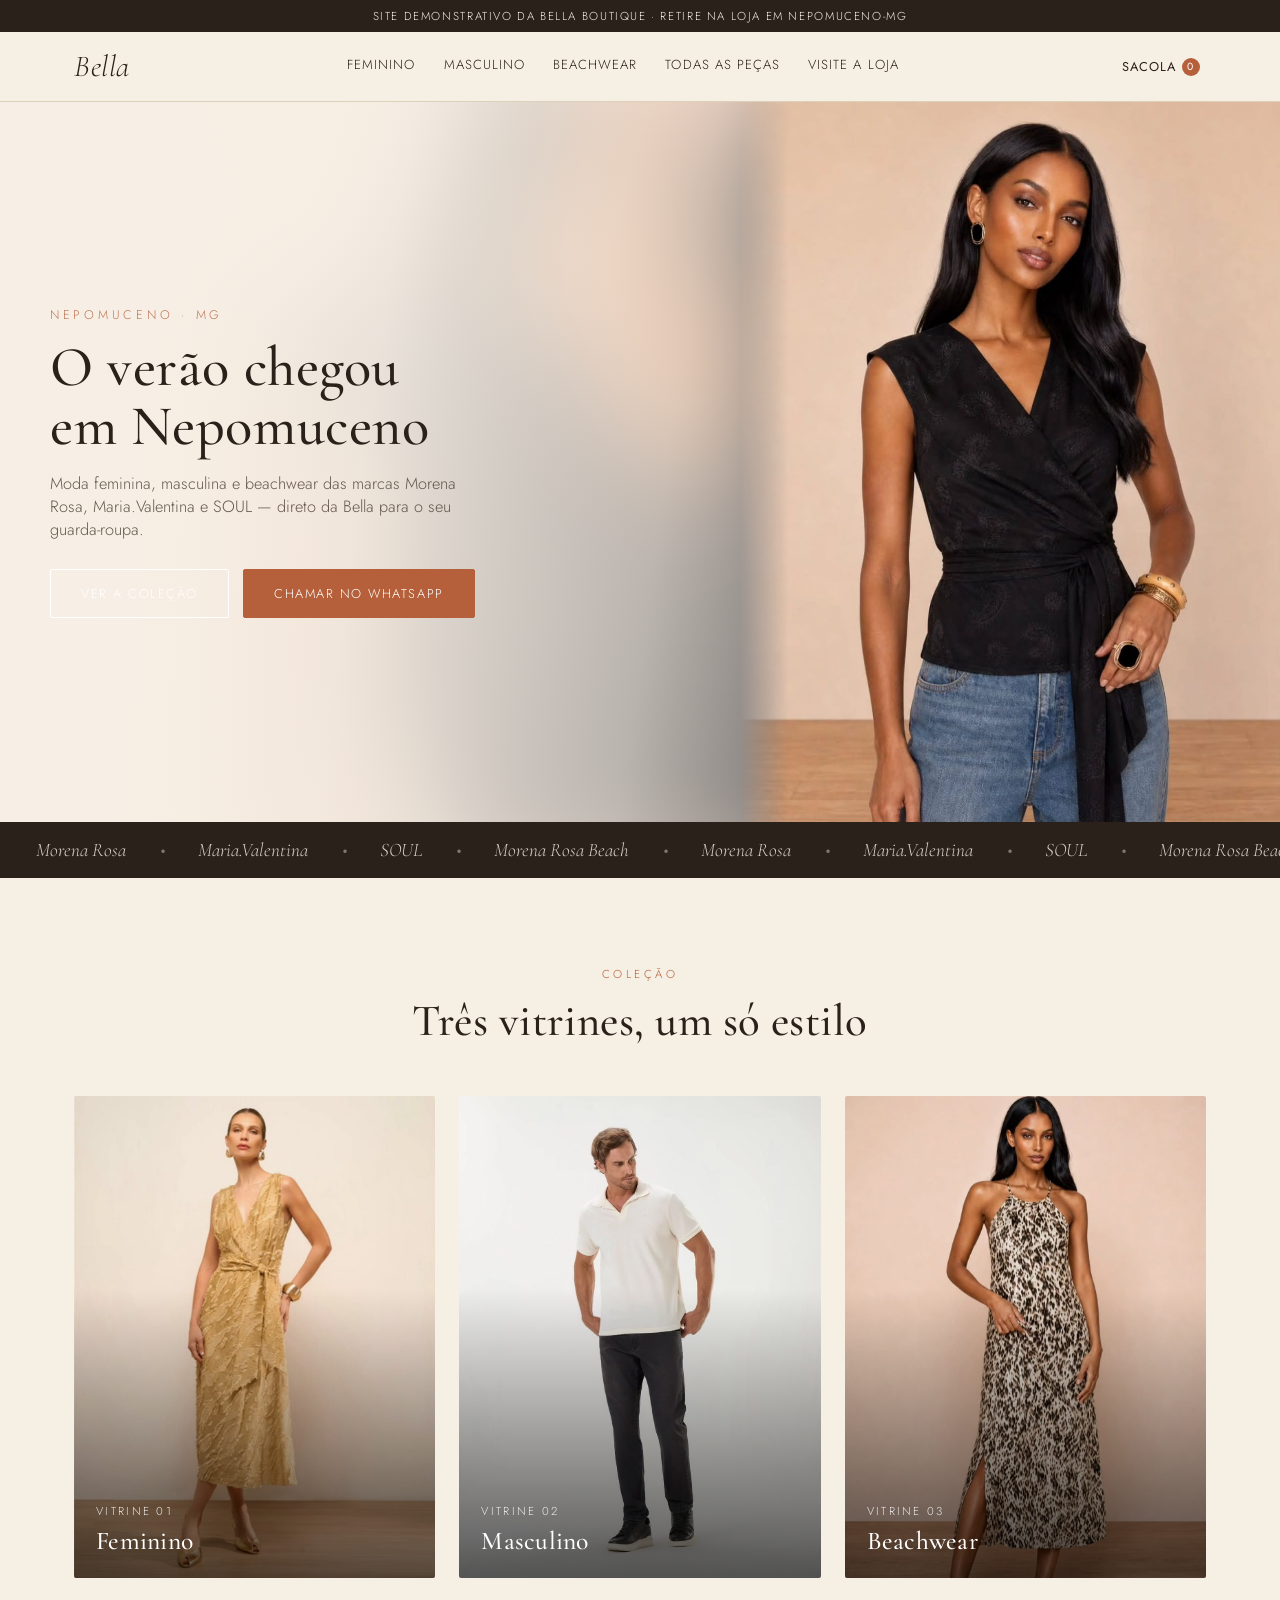
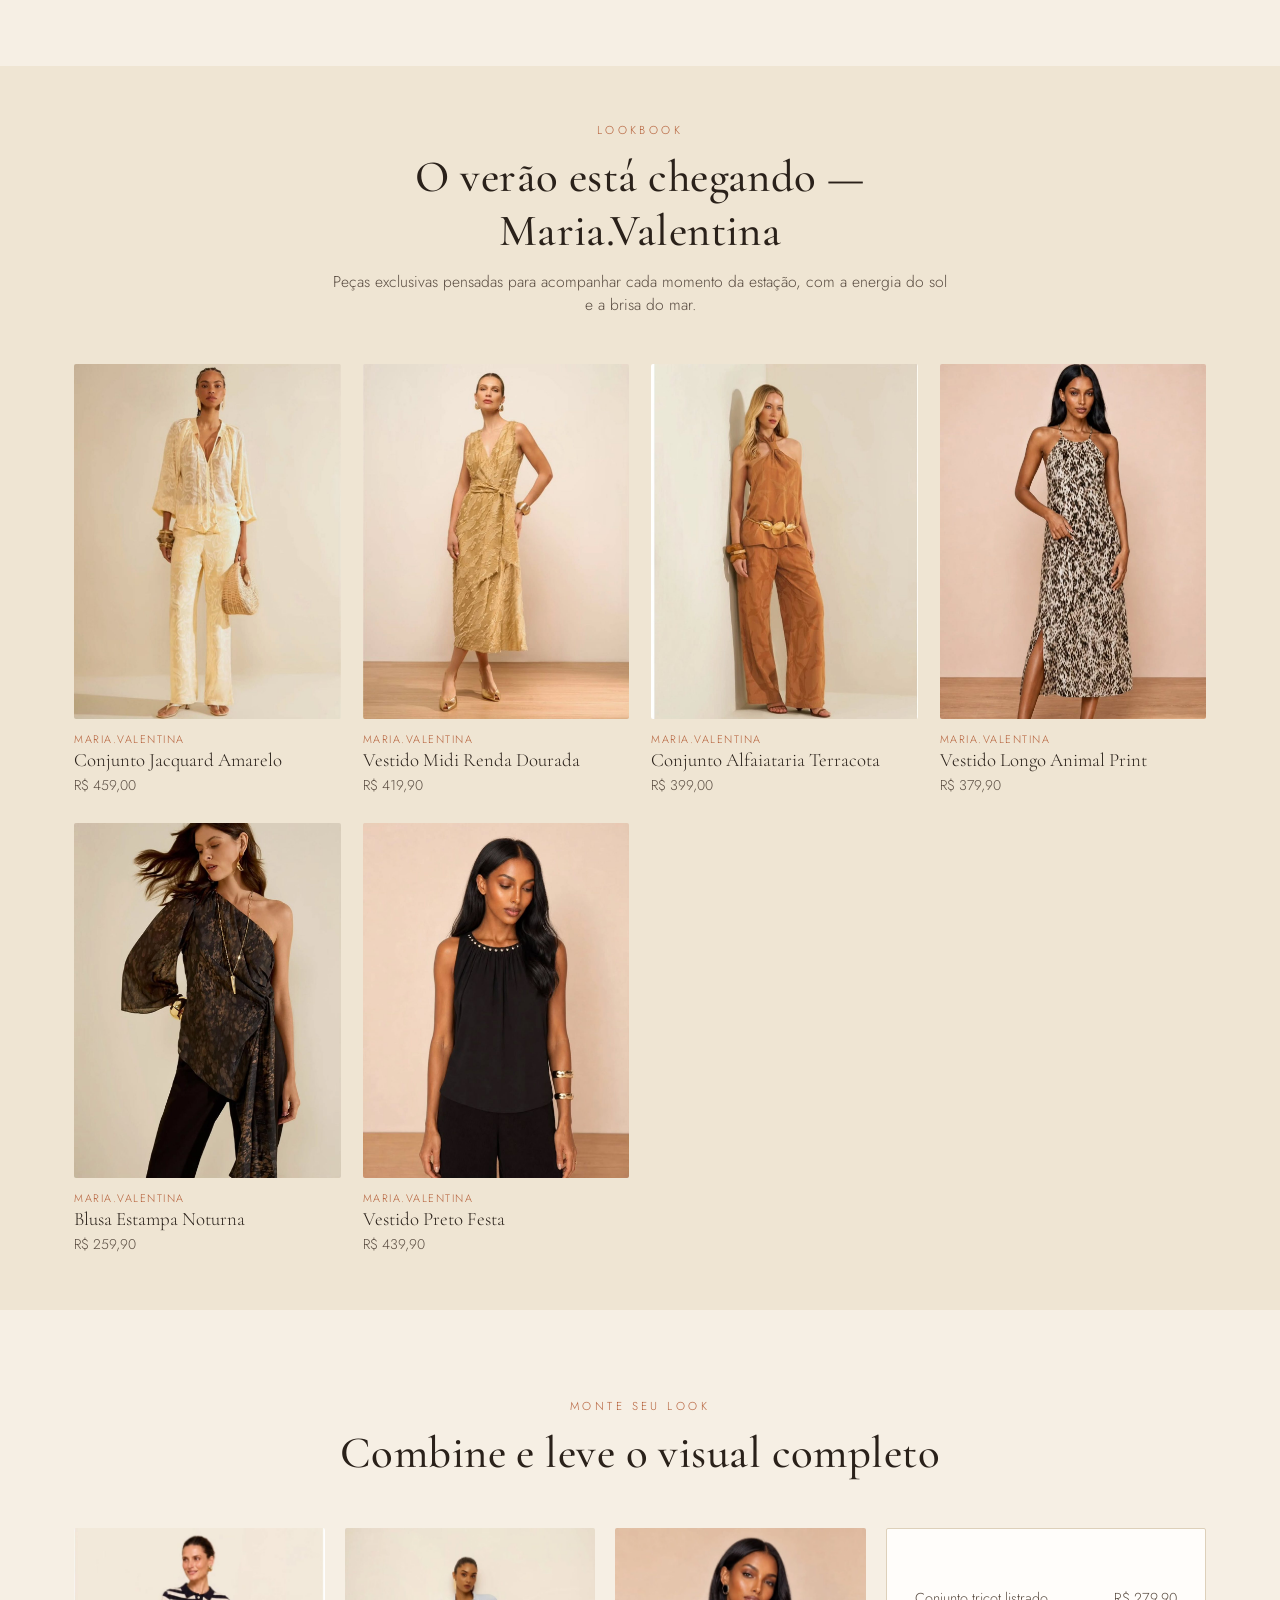
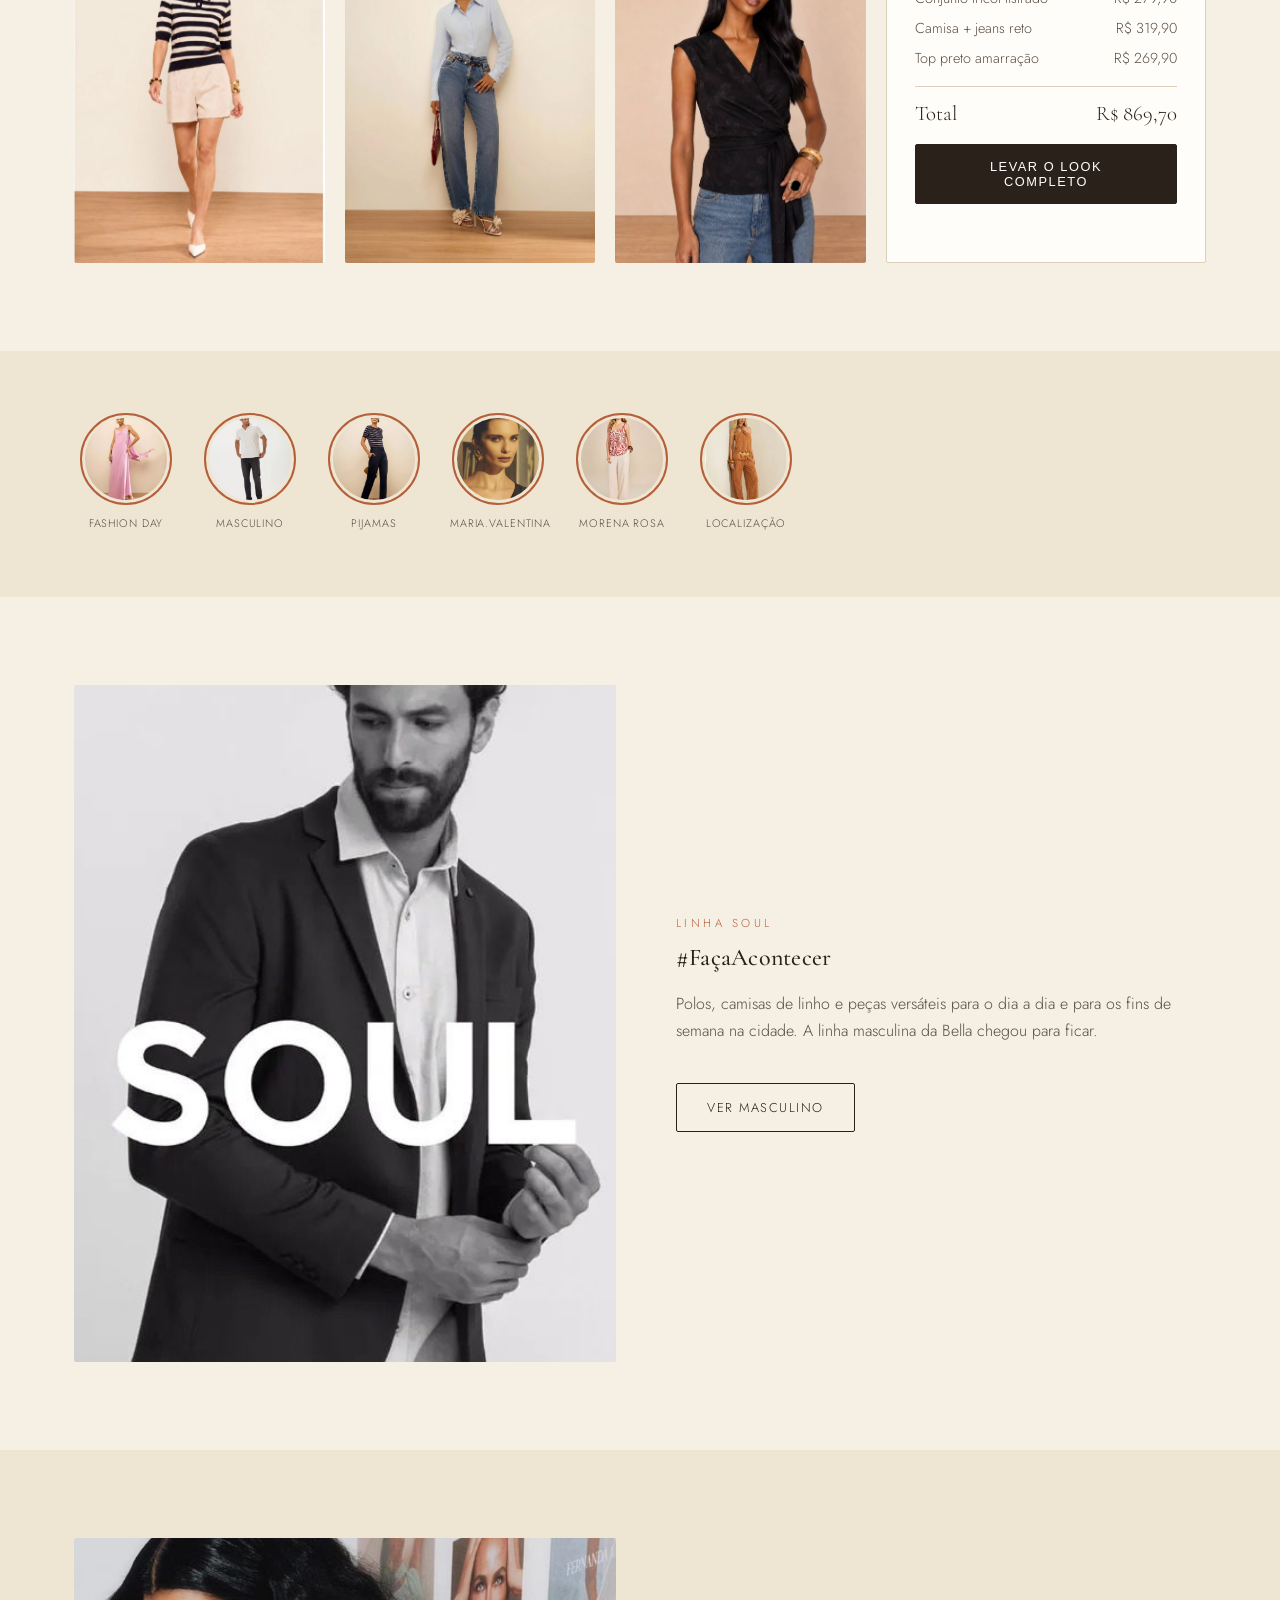
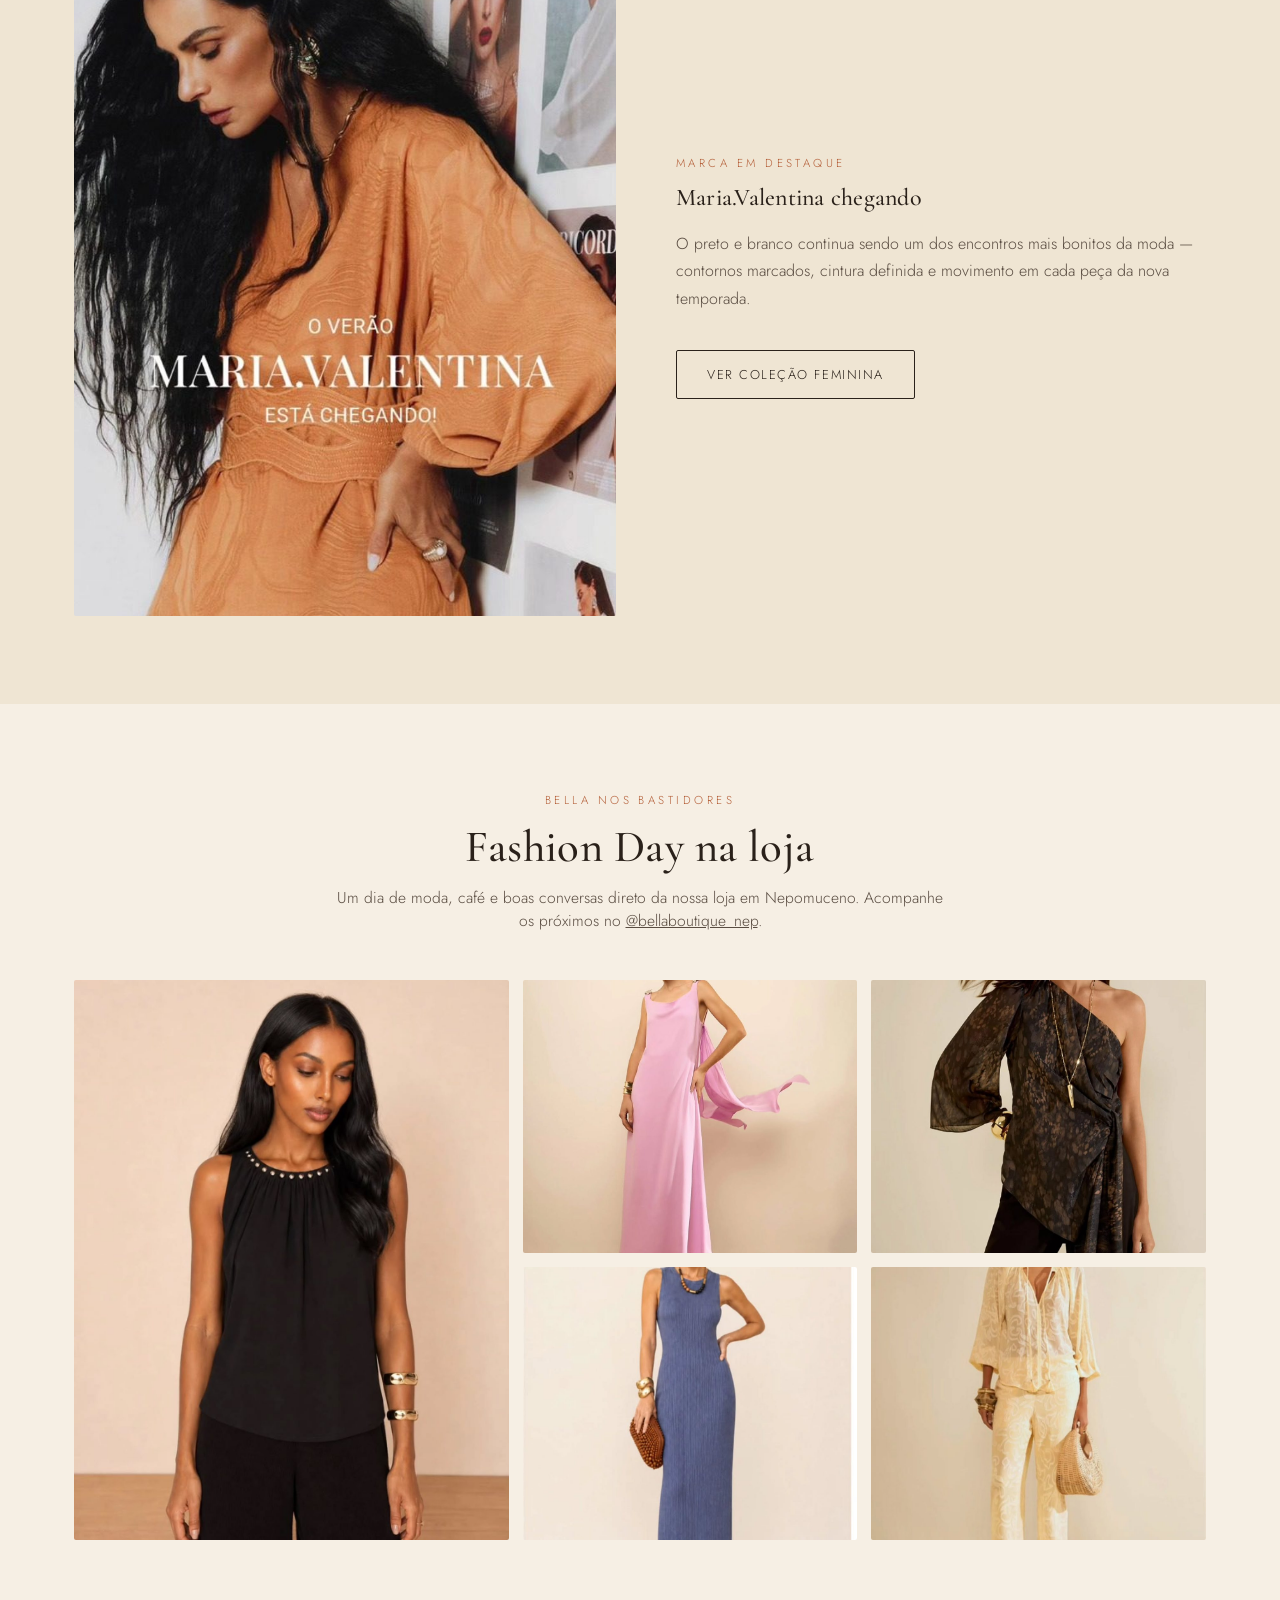
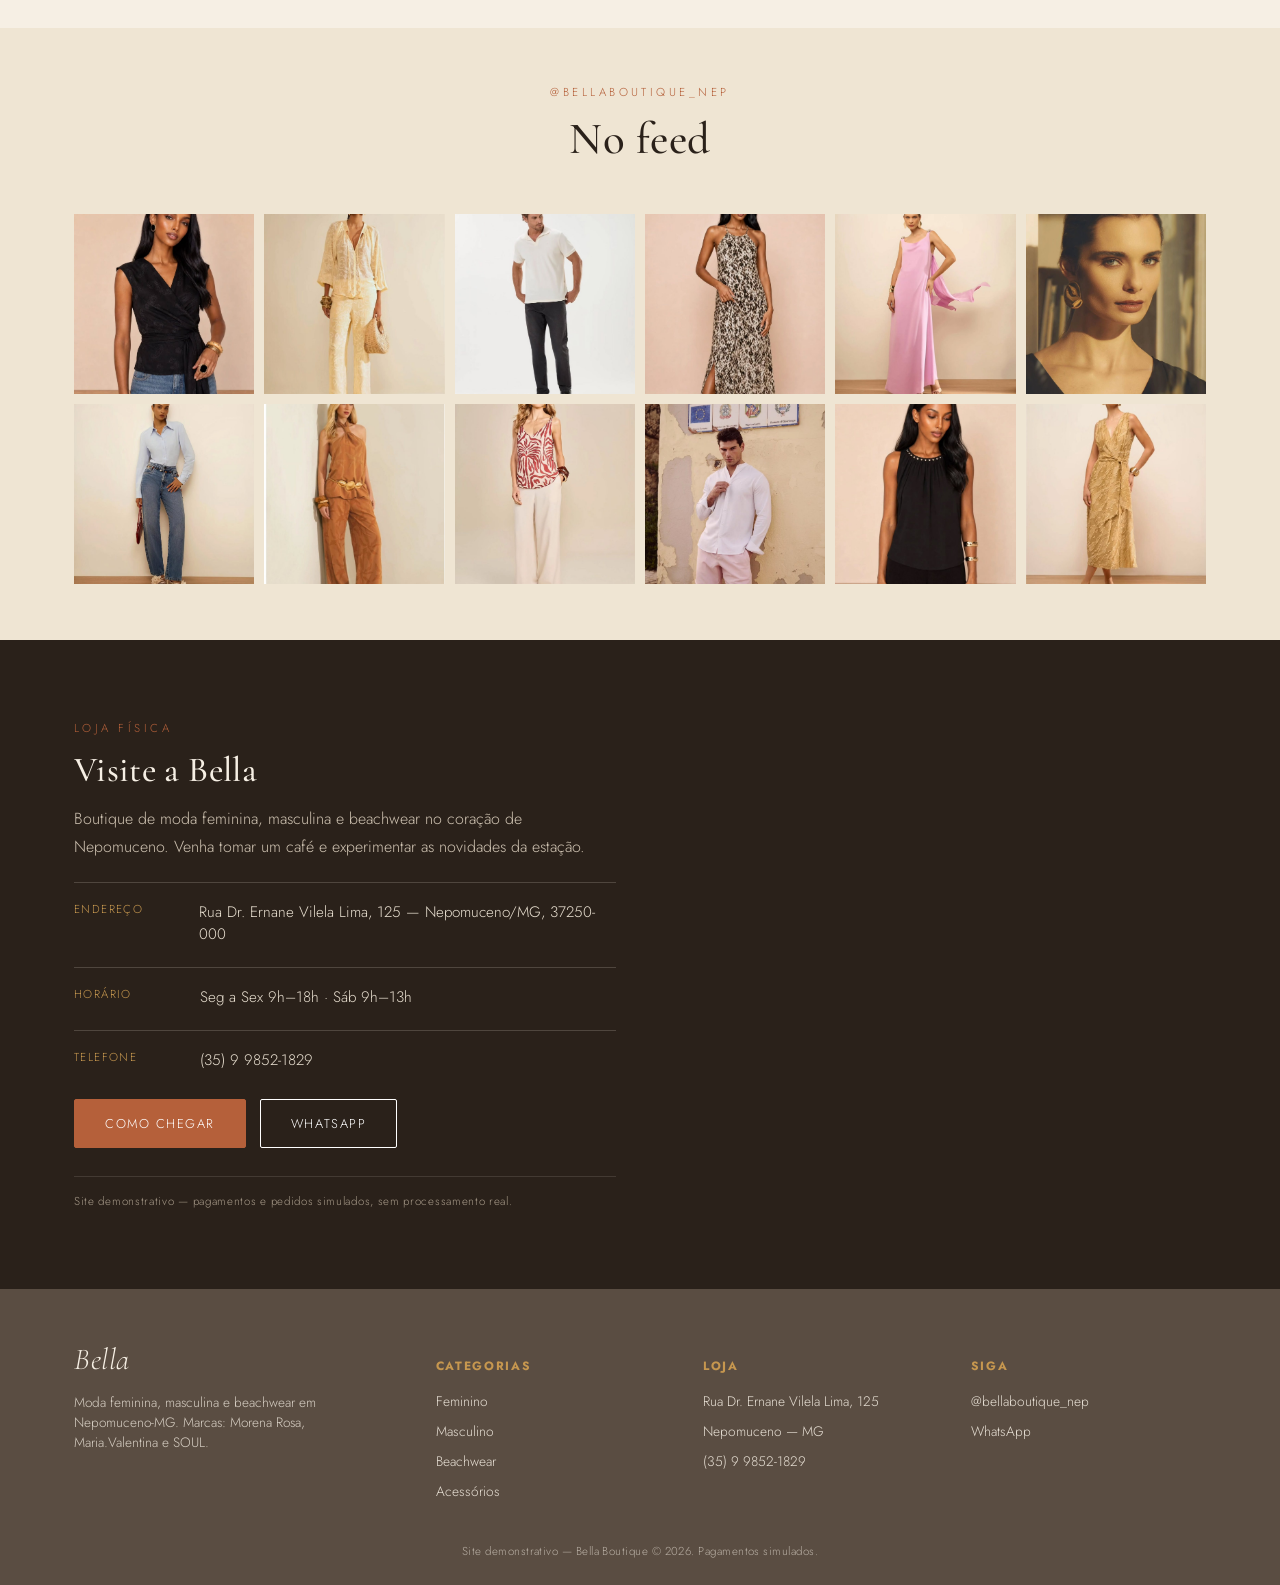
==== commit 75be8a55: "Hero: foto inteira sem corte (layout split + object-fit contain)" ====
--- a/index.html
+++ b/index.html
@@ -7,6 +7,7 @@
 <meta name="description" content="Bella Boutique, em Nepomuceno-MG. Moda feminina, masculina e beachwear das marcas Morena Rosa, Maria.Valentina e SOUL. Site demonstrativo.">
 <link rel="icon" href="data:image/svg+xml,<svg xmlns=%22http://www.w3.org/2000/svg%22 viewBox=%220 0 100 100%22><text y=%22.9em%22 font-size=%2290%22 font-family=%22Georgia,serif%22 font-style=%22italic%22>B</text></svg>">
 <link rel="stylesheet" href="css/styles.css">
+<link rel="stylesheet" href="css/hero-full.css">
 </head>
 <body>
 <a href="#conteudo" class="skip-link">Ir para o conteúdo</a>
@@ -33,8 +34,8 @@
 <main id="conteudo">
 
   <!-- HERO -->
-  <section class="hero">
-    <img src="fotos/look-preto-wrap.jpg" alt="Modelo vestindo top preto com amarração, coleção Bella Boutique" fetchpriority="high">
+  <section class="hero hero-bella">
+    <div class="hero-backdrop" aria-hidden="true"><img src="fotos/look-preto-wrap.jpg" alt=""></div>
     <div class="hero-content">
       <span class="hero-eyebrow">Nepomuceno · MG</span>
       <h1>O verão chegou<br>em Nepomuceno</h1>
@@ -43,6 +44,9 @@
         <a href="produtos.html" class="btn btn-light">Ver a coleção</a>
         <a href="https://wa.me/5535998521829" target="_blank" rel="noopener" class="btn btn-solid">Chamar no WhatsApp</a>
       </div>
+    </div>
+    <div class="hero-media">
+      <img src="fotos/look-preto-wrap.jpg" alt="Modelo vestindo top preto com amarração, coleção Bella Boutique" fetchpriority="high" width="1050" height="1400" decoding="async">
     </div>
   </section>
 
--- a/css/hero-full.css
+++ b/css/hero-full.css
@@ -0,0 +1,119 @@
+/* ============================================================
+   Bella Boutique — hero com a foto INTEIRA (sem corte)
+   Carregado DEPOIS de css/styles.css.
+   Escopo: .hero-bella (especificidade maior que as regras antigas)
+   ============================================================ */
+
+/* desliga o overlay escuro antigo (.hero::after) */
+.hero-bella::after{content:none; display:none;}
+
+.hero-bella{
+  position:relative;
+  display:grid;
+  grid-template-columns:minmax(0,1.06fr) auto;
+  grid-template-rows:minmax(0,1fr);
+  align-items:stretch;
+  height:clamp(430px, calc(100vh - 116px), 720px);
+  min-height:0;
+  max-height:none;
+  background:#eecfb6;
+  color:var(--ink);
+  overflow:hidden;
+}
+
+/* fundo: a propria foto desfocada, para o painel nascer dela sem emenda */
+.hero-bella .hero-backdrop{position:absolute; inset:-8%; z-index:0;}
+.hero-bella .hero-backdrop img{
+  position:static; inset:auto;
+  width:100%; height:100%; object-fit:cover; object-position:60% 34%;
+  filter:blur(52px) saturate(1.08) brightness(1.04);
+}
+.hero-bella::before{
+  content:''; position:absolute; inset:0; z-index:1;
+  background:linear-gradient(98deg,
+    rgba(247,240,231,.96) 0%,
+    rgba(247,240,231,.93) 30%,
+    rgba(247,240,231,.72) 52%,
+    rgba(247,240,231,.30) 72%,
+    rgba(247,240,231,0) 88%);
+}
+
+/* a foto inteira, sem corte: altura toda, proporcao preservada */
+.hero-bella .hero-media{
+  position:relative; z-index:2;
+  grid-column:2; grid-row:1;
+  display:flex; align-items:flex-end; justify-content:flex-end;
+  height:100%; min-height:0; overflow:hidden;
+}
+.hero-bella .hero-media img{
+  position:relative; inset:auto;
+  width:auto; height:100%; max-width:100%; max-height:100%;
+  object-fit:contain; object-position:bottom center;
+  filter:none;
+  display:block;
+  -webkit-mask-image:linear-gradient(90deg, transparent 0%, #000 9%, #000 100%);
+  mask-image:linear-gradient(90deg, transparent 0%, #000 9%, #000 100%);
+}
+
+.hero-bella .hero-content{
+  position:relative; z-index:3;
+  grid-column:1; grid-row:1;
+  align-self:center;
+  max-width:640px;
+  width:100%;
+  margin:0;
+  padding:44px 30px 44px max(24px, calc((100vw - 1180px)/2));
+}
+.hero-bella .hero-eyebrow{
+  display:block; color:var(--terracotta);
+  font-size:.78rem; letter-spacing:.3em; text-transform:uppercase; margin-bottom:14px;
+}
+.hero-bella h1{font-size:clamp(2.1rem, 4.4vw, 4rem); line-height:1.04;}
+.hero-bella p.lead{margin-top:16px; max-width:430px; font-size:1.02rem; font-weight:300; color:var(--ink-soft);}
+.hero-bella .hero-ctas{display:flex; gap:14px; margin-top:28px; flex-wrap:wrap;}
+
+/* telas medias */
+@media (max-width: 1080px){
+  .hero-bella{grid-template-columns:minmax(0,1fr) auto;}
+  .hero-bella .hero-content{max-width:520px; padding:38px 22px 38px 28px;}
+  .hero-bella h1{font-size:clamp(1.95rem, 4vw, 3rem);}
+  .hero-bella p.lead{font-size:.96rem;}
+}
+
+/* empilhado: texto em cima, foto inteira embaixo */
+@media (max-width: 820px){
+  .hero-bella{
+    display:flex; flex-direction:column;
+    height:auto; min-height:0;
+  }
+  .hero-bella .hero-backdrop{inset:0;}
+  .hero-bella::before{
+    background:linear-gradient(180deg,
+      rgba(247,240,231,.97) 0%,
+      rgba(247,240,231,.90) 44%,
+      rgba(247,240,231,.25) 78%,
+      rgba(247,240,231,0) 100%);
+  }
+  .hero-bella .hero-content{
+    order:1; max-width:none; padding:36px 22px 6px;
+  }
+  .hero-bella h1{font-size:clamp(1.95rem, 7.6vw, 2.7rem);}
+  .hero-bella p.lead{max-width:none;}
+  .hero-bella .hero-ctas{margin-top:22px;}
+  .hero-bella .hero-media{
+    order:2; grid-column:1; grid-row:auto;
+    justify-content:center; align-items:flex-end;
+    height:auto; margin-top:10px;
+  }
+  .hero-bella .hero-media img{
+    height:auto; width:auto; max-width:100%; max-height:64vh;
+    -webkit-mask-image:linear-gradient(180deg, #000 78%, transparent 100%);
+    mask-image:linear-gradient(180deg, #000 78%, transparent 100%);
+  }
+}
+
+@media (max-width: 560px){
+  .hero-bella .hero-media img{max-height:56vh;}
+  .hero-bella .hero-ctas{gap:10px;}
+  .hero-bella .hero-ctas .btn{padding:12px 18px; font-size:.72rem;}
+}
